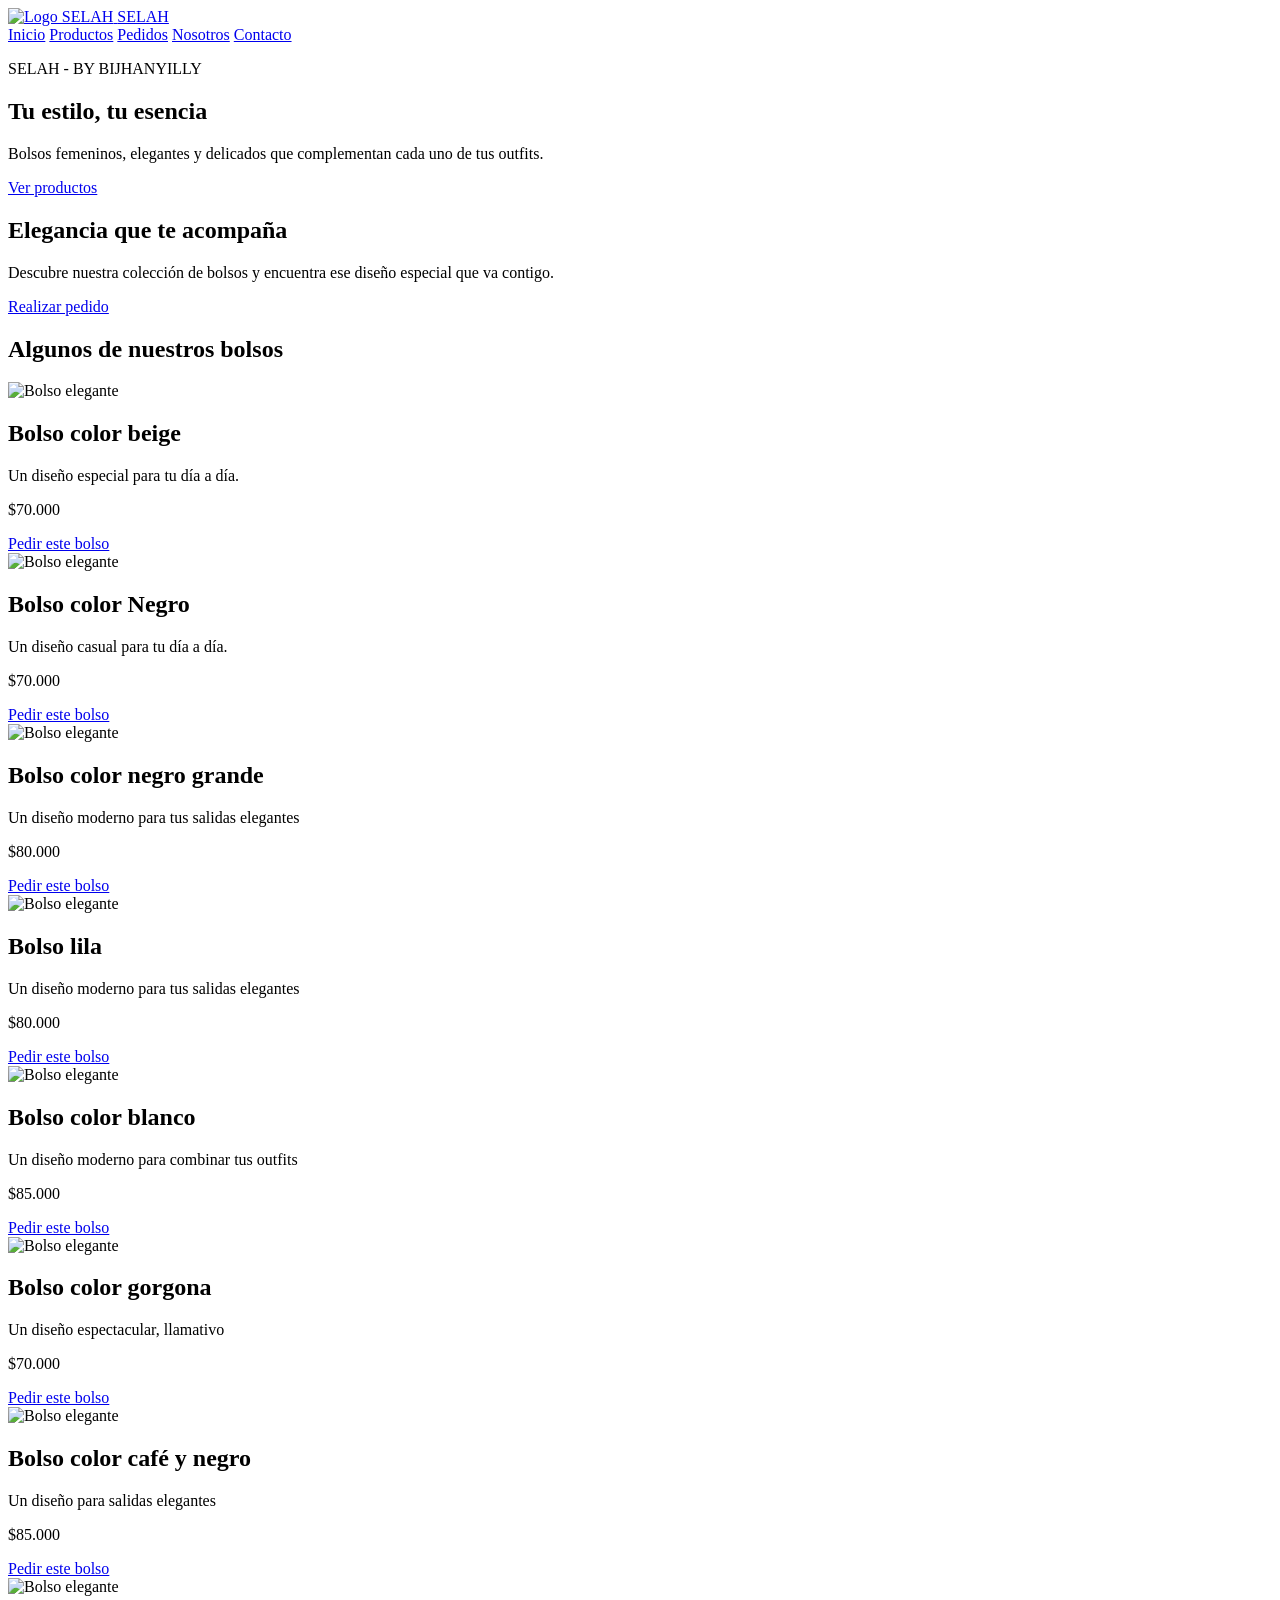
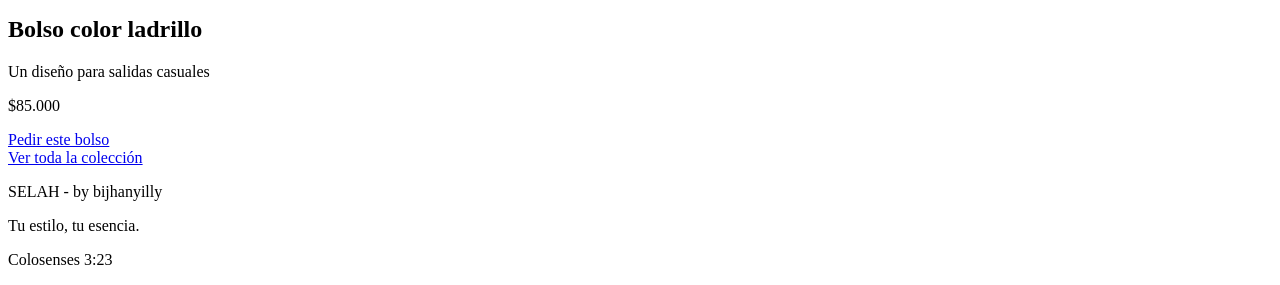
==== index.html @ a1b459ca "subi mi parte (index,producto)" ====
<!DOCTYPE html>
<html lang="es">
<head>
    <meta charset="UTF-8">
    <meta name="viewport" content="width=device-width, initial-scale=1.0">
    <title>SELAH | Inicio</title>
    <link rel="stylesheet" href="styles.css">
    <link rel="stylesheet" href="kit.css">
    <link rel="icon" href="img/logo.jpg">
</head>
<body>

<header>
    <a class="marca" href="index.html">
        <img src="img/logo.jpg" alt="Logo SELAH">
        <span>SELAH</span>
    </a>

    <nav>
        <a class="activo" href="index.html">Inicio</a>
        <a href="producto.html">Productos</a>
        <a href="pedido.html">Pedidos</a>
        <a href="nosotros.html">Nosotros</a>
        <a href="contacto.html">Contacto</a>
    </nav>
</header>

<main>
    <section class="portada">
        <div class="portada-texto">
            <p class="subtitulo">SELAH - BY BIJHANYILLY</p>
            <h1>Tu estilo, tu esencia</h1>
            <p>
                Bolsos femeninos, elegantes y delicados
                que complementan cada uno de tus outfits.
            </p>
            <a class="boton" href="producto.html">Ver productos</a>
        </div>
    </section>

    <section class="bienvenida">
        <h2>Elegancia que te acompaña</h2>
        <p>
            Descubre nuestra colección de bolsos y encuentra
            ese diseño especial que va contigo.
        </p>
        <a class="boton" href="pedido.html">Realizar pedido</a>
    </section>

    <section class="destacados">
        <h2>Algunos de nuestros bolsos</h2>

        <div class="productos">
            <article class="producto">
                <img src="img/beige.jpg" alt="Bolso elegante">
                <h2>Bolso color beige</h2>
                <p>Un diseño especial para tu día a día.</p>
                <p class="precio">$70.000</p>
                <a class="boton" href="pedido.html">Pedir este bolso</a>
            </article>

            <article class="producto">
                <img src="img/Negro.jpg" alt="Bolso elegante">
                <h2>Bolso color Negro</h2>
                <p>Un diseño casual para tu día a día.</p>
                <p class="precio">$70.000</p>
                <a class="boton" href="pedido.html">Pedir este bolso</a>
            </article>

            <article class="producto">
                <img src="img/NegroC.jpg" alt="Bolso elegante">
                <h2>Bolso color negro grande</h2>
                <p>Un diseño moderno para tus salidas elegantes</p>
                <p class="precio">$80.000</p>
                <a class="boton" href="pedido.html">Pedir este bolso</a>
            </article>

            <article class="producto">
                <img src="img/lila.jpg" alt="Bolso elegante">
                <h2>Bolso lila</h2>
                <p>Un diseño moderno para tus salidas elegantes</p>
                <p class="precio">$80.000</p>
                <a class="boton" href="pedido.html">Pedir este bolso</a>
            </article>

            <article class="producto">
                <img src="img/blanco.jpg" alt="Bolso elegante">
                <h2>Bolso color blanco</h2>
                <p>Un diseño moderno para combinar tus outfits</p>
                <p class="precio">$85.000</p>
                <a class="boton" href="pedido.html">Pedir este bolso</a>
            </article>

            <article class="producto">
                <img src="img/gorgona.jpg" alt="Bolso elegante">
                <h2>Bolso color gorgona</h2>
                <p>Un diseño espectacular, llamativo</p>
                <p class="precio">$70.000</p>
                <a class="boton" href="pedido.html">Pedir este bolso</a>
            </article>

            <article class="producto">
                <img src="img/cafe.jpg" alt="Bolso elegante">
                <h2>Bolso color café y negro</h2>
                <p>Un diseño para salidas elegantes</p>
                <p class="precio">$85.000</p>
                <a class="boton" href="pedido.html">Pedir este bolso</a>
            </article>

            <article class="producto">
                <img src="img/ladrillo.jpg" alt="Bolso elegante">
                <h2>Bolso color ladrillo</h2>
                <p>Un diseño para salidas casuales</p>
                <p class="precio">$85.000</p>
                <a class="boton" href="pedido.html">Pedir este bolso</a>
            </article>
        </div>

        <a class="boton" href="producto.html">Ver toda la colección</a>
    </section>
</main>

<footer>
    <p>SELAH - by bijhanyilly</p>
    <p>Tu estilo, tu esencia.</p>
    <p>Colosenses 3:23</p>
</footer>

</body>
</html>
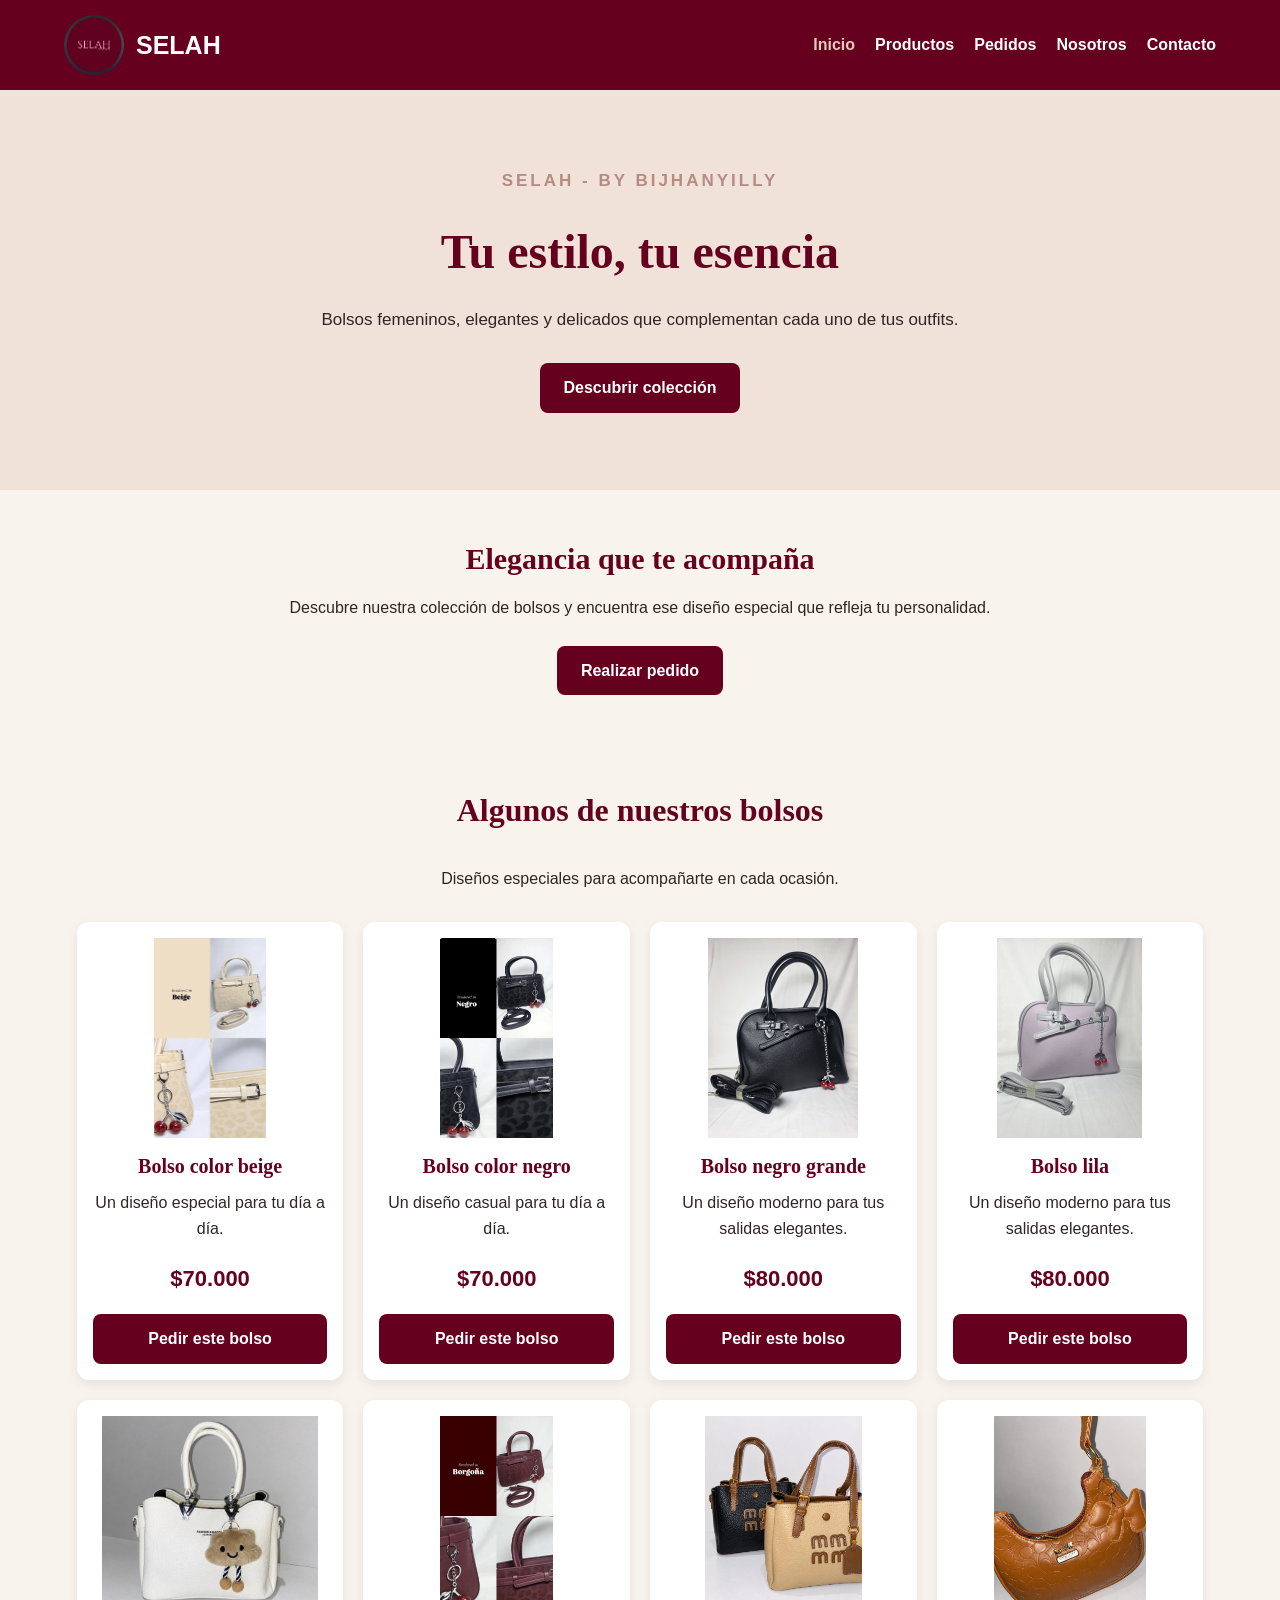
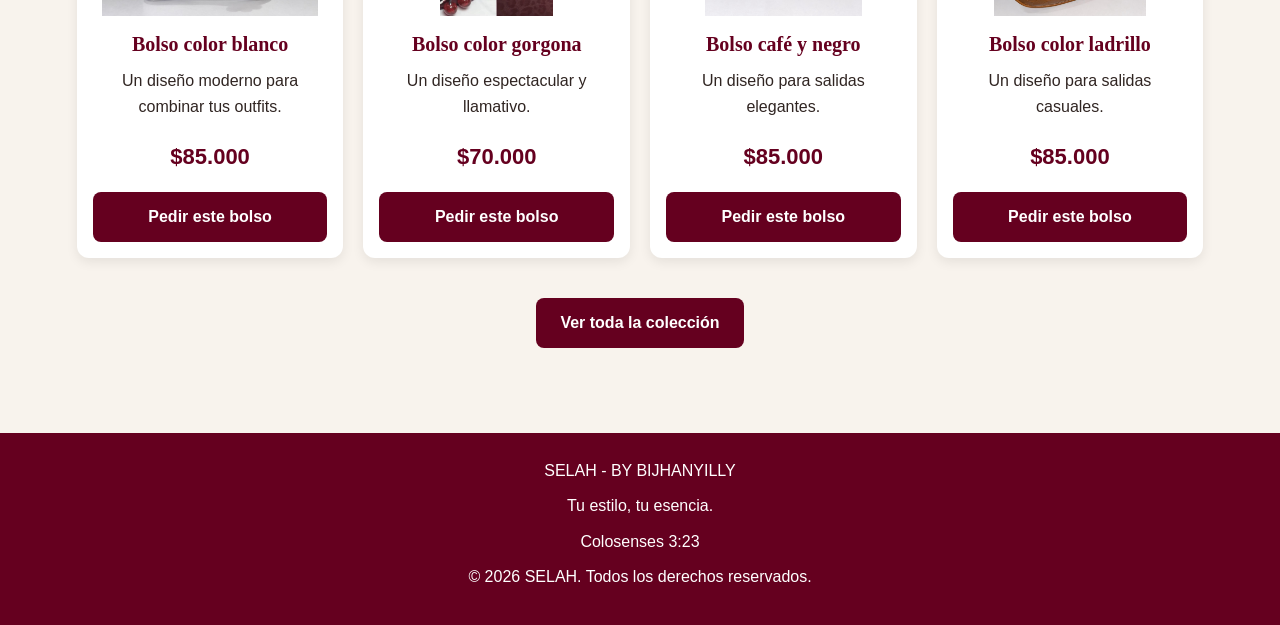
==== commit 9c4ac297: "Add files via upload" ====
--- a/index.html
+++ b/index.html
@@ -1,130 +1,176 @@
 <!DOCTYPE html>
 <html lang="es">
+
 <head>
     <meta charset="UTF-8">
     <meta name="viewport" content="width=device-width, initial-scale=1.0">
-    <title>SELAH | Inicio</title>
+
+    <meta name="description" content="SELAH, tienda virtual de bolsos femeninos, elegantes y modernos. Encuentra el bolso ideal para tu estilo.">
+
+    <title>SELAH | Tienda de bolsos</title>
+
     <link rel="stylesheet" href="styles.css">
     <link rel="stylesheet" href="kit.css">
     <link rel="icon" href="img/logo.jpg">
 </head>
+
 <body>
 
-<header>
-    <a class="marca" href="index.html">
-        <img src="img/logo.jpg" alt="Logo SELAH">
-        <span>SELAH</span>
-    </a>
+    <!-- ENCABEZADO -->
+    <header>
+        <a class="marca" href="index.html">
+            <img src="img/logo.jpg" alt="Logo de SELAH">
+            <span>SELAH</span>
+        </a>
 
-    <nav>
-        <a class="activo" href="index.html">Inicio</a>
-        <a href="producto.html">Productos</a>
-        <a href="pedido.html">Pedidos</a>
-        <a href="nosotros.html">Nosotros</a>
-        <a href="contacto.html">Contacto</a>
-    </nav>
-</header>
+        <nav aria-label="Menú principal">
+            <a class="activo" href="index.html">Inicio</a>
+            <a href="producto.html">Productos</a>
+            <a href="pedido.html">Pedidos</a>
+            <a href="nosotros.html">Nosotros</a>
+            <a href="contacto.html">Contacto</a>
+        </nav>
+    </header>
 
-<main>
-    <section class="portada">
-        <div class="portada-texto">
-            <p class="subtitulo">SELAH - BY BIJHANYILLY</p>
-            <h1>Tu estilo, tu esencia</h1>
+    <main>
+
+        <!-- PORTADA PRINCIPAL -->
+        <section class="portada" id="inicio">
+
+            <div class="portada-texto">
+
+                <p class="subtitulo">SELAH - BY BIJHANYILLY</p>
+
+                <h1>Tu estilo, tu esencia</h1>
+
+                <p>
+                    Bolsos femeninos, elegantes y delicados
+                    que complementan cada uno de tus outfits.
+                </p>
+
+                <a class="boton" href="producto.html">
+                    Descubrir colección
+                </a>
+
+            </div>
+
+        </section>
+
+        <!-- BIENVENIDA -->
+        <section class="bienvenida" id="bienvenida">
+
+            <h2>Elegancia que te acompaña</h2>
+
             <p>
-                Bolsos femeninos, elegantes y delicados
-                que complementan cada uno de tus outfits.
+                Descubre nuestra colección de bolsos y encuentra
+                ese diseño especial que refleja tu personalidad.
             </p>
-            <a class="boton" href="producto.html">Ver productos</a>
-        </div>
-    </section>
 
-    <section class="bienvenida">
-        <h2>Elegancia que te acompaña</h2>
-        <p>
-            Descubre nuestra colección de bolsos y encuentra
-            ese diseño especial que va contigo.
+            <a class="boton" href="pedido.html">
+                Realizar pedido
+            </a>
+
+        </section>
+
+        <!-- PRODUCTOS DESTACADOS -->
+        <section class="destacados" id="productos">
+
+            <h2>Algunos de nuestros bolsos</h2>
+
+            <p class="descripcion-seccion">
+                Diseños especiales para acompañarte en cada ocasión.
+            </p>
+
+            <div class="productos">
+
+                <article class="producto">
+                    <img src="img/beige.jpg" alt="Bolso elegante color beige">
+                    <h2>Bolso color beige</h2>
+                    <p>Un diseño especial para tu día a día.</p>
+                    <p class="precio">$70.000</p>
+                    <a class="boton" href="pedido.html">Pedir este bolso</a>
+                </article>
+
+                <article class="producto">
+                    <img src="img/Negro.jpg" alt="Bolso casual color negro">
+                    <h2>Bolso color negro</h2>
+                    <p>Un diseño casual para tu día a día.</p>
+                    <p class="precio">$70.000</p>
+                    <a class="boton" href="pedido.html">Pedir este bolso</a>
+                </article>
+
+                <article class="producto">
+                    <img src="img/NegroC.jpg" alt="Bolso negro grande">
+                    <h2>Bolso negro grande</h2>
+                    <p>Un diseño moderno para tus salidas elegantes.</p>
+                    <p class="precio">$80.000</p>
+                    <a class="boton" href="pedido.html">Pedir este bolso</a>
+                </article>
+
+                <article class="producto">
+                    <img src="img/lila.jpg" alt="Bolso color lila">
+                    <h2>Bolso lila</h2>
+                    <p>Un diseño moderno para tus salidas elegantes.</p>
+                    <p class="precio">$80.000</p>
+                    <a class="boton" href="pedido.html">Pedir este bolso</a>
+                </article>
+
+                <article class="producto">
+                    <img src="img/blanco.jpg" alt="Bolso color blanco">
+                    <h2>Bolso color blanco</h2>
+                    <p>Un diseño moderno para combinar tus outfits.</p>
+                    <p class="precio">$85.000</p>
+                    <a class="boton" href="pedido.html">Pedir este bolso</a>
+                </article>
+
+                <article class="producto">
+                    <img src="img/gorgona.jpg" alt="Bolso color gorgona">
+                    <h2>Bolso color gorgona</h2>
+                    <p>Un diseño espectacular y llamativo.</p>
+                    <p class="precio">$70.000</p>
+                    <a class="boton" href="pedido.html">Pedir este bolso</a>
+                </article>
+
+                <article class="producto">
+                    <img src="img/cafe.jpg" alt="Bolso color café y negro">
+                    <h2>Bolso café y negro</h2>
+                    <p>Un diseño para salidas elegantes.</p>
+                    <p class="precio">$85.000</p>
+                    <a class="boton" href="pedido.html">Pedir este bolso</a>
+                </article>
+
+                <article class="producto">
+                    <img src="img/ladrillo.jpg" alt="Bolso color ladrillo">
+                    <h2>Bolso color ladrillo</h2>
+                    <p>Un diseño para salidas casuales.</p>
+                    <p class="precio">$85.000</p>
+                    <a class="boton" href="pedido.html">Pedir este bolso</a>
+                </article>
+
+            </div>
+
+            <a class="boton" href="producto.html">
+                Ver toda la colección
+            </a>
+
+        </section>
+
+    </main>
+
+    <!-- PIE DE PÁGINA -->
+    <footer>
+
+        <p>SELAH - BY BIJHANYILLY</p>
+
+        <p>Tu estilo, tu esencia.</p>
+
+        <p>Colosenses 3:23</p>
+
+        <p class="copyright">
+            © 2026 SELAH. Todos los derechos reservados.
         </p>
-        <a class="boton" href="pedido.html">Realizar pedido</a>
-    </section>
 
-    <section class="destacados">
-        <h2>Algunos de nuestros bolsos</h2>
-
-        <div class="productos">
-            <article class="producto">
-                <img src="img/beige.jpg" alt="Bolso elegante">
-                <h2>Bolso color beige</h2>
-                <p>Un diseño especial para tu día a día.</p>
-                <p class="precio">$70.000</p>
-                <a class="boton" href="pedido.html">Pedir este bolso</a>
-            </article>
-
-            <article class="producto">
-                <img src="img/Negro.jpg" alt="Bolso elegante">
-                <h2>Bolso color Negro</h2>
-                <p>Un diseño casual para tu día a día.</p>
-                <p class="precio">$70.000</p>
-                <a class="boton" href="pedido.html">Pedir este bolso</a>
-            </article>
-
-            <article class="producto">
-                <img src="img/NegroC.jpg" alt="Bolso elegante">
-                <h2>Bolso color negro grande</h2>
-                <p>Un diseño moderno para tus salidas elegantes</p>
-                <p class="precio">$80.000</p>
-                <a class="boton" href="pedido.html">Pedir este bolso</a>
-            </article>
-
-            <article class="producto">
-                <img src="img/lila.jpg" alt="Bolso elegante">
-                <h2>Bolso lila</h2>
-                <p>Un diseño moderno para tus salidas elegantes</p>
-                <p class="precio">$80.000</p>
-                <a class="boton" href="pedido.html">Pedir este bolso</a>
-            </article>
-
-            <article class="producto">
-                <img src="img/blanco.jpg" alt="Bolso elegante">
-                <h2>Bolso color blanco</h2>
-                <p>Un diseño moderno para combinar tus outfits</p>
-                <p class="precio">$85.000</p>
-                <a class="boton" href="pedido.html">Pedir este bolso</a>
-            </article>
-
-            <article class="producto">
-                <img src="img/gorgona.jpg" alt="Bolso elegante">
-                <h2>Bolso color gorgona</h2>
-                <p>Un diseño espectacular, llamativo</p>
-                <p class="precio">$70.000</p>
-                <a class="boton" href="pedido.html">Pedir este bolso</a>
-            </article>
-
-            <article class="producto">
-                <img src="img/cafe.jpg" alt="Bolso elegante">
-                <h2>Bolso color café y negro</h2>
-                <p>Un diseño para salidas elegantes</p>
-                <p class="precio">$85.000</p>
-                <a class="boton" href="pedido.html">Pedir este bolso</a>
-            </article>
-
-            <article class="producto">
-                <img src="img/ladrillo.jpg" alt="Bolso elegante">
-                <h2>Bolso color ladrillo</h2>
-                <p>Un diseño para salidas casuales</p>
-                <p class="precio">$85.000</p>
-                <a class="boton" href="pedido.html">Pedir este bolso</a>
-            </article>
-        </div>
-
-        <a class="boton" href="producto.html">Ver toda la colección</a>
-    </section>
-</main>
-
-<footer>
-    <p>SELAH - by bijhanyilly</p>
-    <p>Tu estilo, tu esencia.</p>
-    <p>Colosenses 3:23</p>
-</footer>
+    </footer>
 
 </body>
 </html>
--- a/styles.css
+++ b/styles.css
@@ -0,0 +1,252 @@
+/* ESTILOS GENERALES */
+
+* {
+    margin: 0;
+    padding: 0;
+    box-sizing: border-box;
+}
+
+body {
+    font-family: Arial, sans-serif;
+    background-color: #F8F3ED;
+    color: #302522;
+    line-height: 1.6;
+}
+
+/* ENCABEZADO */
+
+header {
+    background-color: #65001F;
+    color: white;
+    padding: 15px 5%;
+    display: flex;
+    justify-content: space-between;
+    align-items: center;
+    flex-wrap: wrap;
+    gap: 15px;
+}
+
+.marca {
+    display: flex;
+    align-items: center;
+    gap: 12px;
+    text-decoration: none;
+    color: white;
+    font-size: 25px;
+    font-weight: bold;
+}
+
+.marca img {
+    width: 60px;
+    height: 60px;
+    object-fit: cover;
+    border-radius: 50%;
+}
+
+/* MENÚ */
+
+nav {
+    display: flex;
+    gap: 20px;
+    flex-wrap: wrap;
+}
+
+nav a {
+    color: white;
+    text-decoration: none;
+    font-weight: bold;
+    transition: 0.3s;
+}
+
+nav a:hover,
+nav a.activo {
+    color: #E6C9B8;
+}
+
+/* PORTADA */
+
+.portada {
+    min-height: 400px;
+    display: flex;
+    justify-content: center;
+    align-items: center;
+    padding: 60px 8%;
+    background-color: #F0E2D8;
+}
+
+.portada-texto {
+    max-width: 750px;
+    text-align: center;
+}
+
+.subtitulo {
+    color: #B58B83;
+    font-weight: bold;
+    letter-spacing: 3px;
+}
+
+.portada h1 {
+    color: #65001F;
+    font-family: Georgia, serif;
+    font-size: 48px;
+    margin: 15px 0;
+}
+
+.portada-texto p {
+    margin-bottom: 20px;
+    font-size: 17px;
+}
+
+/* BOTONES */
+
+.boton {
+    display: inline-block;
+    background-color: #65001F;
+    color: white;
+    padding: 12px 22px;
+    border-radius: 8px;
+    text-decoration: none;
+    font-weight: bold;
+    border: none;
+    cursor: pointer;
+    transition: 0.3s;
+    margin-top: 10px;
+}
+
+.boton:hover {
+    background-color: #B58B83;
+    transform: translateY(-2px);
+}
+
+/* BIENVENIDA */
+
+.bienvenida {
+    text-align: center;
+    padding: 45px 20px;
+}
+
+.bienvenida h2 {
+    color: #65001F;
+    font-family: Georgia, serif;
+    font-size: 30px;
+    margin-bottom: 12px;
+}
+
+.bienvenida p {
+    margin-bottom: 15px;
+}
+
+/* PRODUCTOS */
+
+.destacados {
+    padding: 45px 6%;
+    text-align: center;
+}
+
+.destacados > h2 {
+    color: #65001F;
+    font-family: Georgia, serif;
+    font-size: 32px;
+    margin-bottom: 30px;
+}
+
+.productos {
+    display: grid;
+    grid-template-columns: repeat(4, 1fr);
+    gap: 20px;
+    width: 100%;
+    margin: 30px auto;
+}
+
+.producto {
+    background-color: white;
+    padding: 16px;
+    border-radius: 12px;
+    box-shadow: 0 4px 12px rgba(0, 0, 0, 0.08);
+    text-align: center;
+    display: flex;
+    flex-direction: column;
+    justify-content: space-between;
+    transition: 0.3s;
+}
+
+.producto:hover {
+    transform: translateY(-5px);
+}
+
+.producto img {
+    width: 100%;
+    height: 200px;
+    object-fit: contain;
+    border-radius: 8px;
+    margin-bottom: 12px;
+}
+
+.producto h2,
+.producto h3 {
+    color: #65001F;
+    font-size: 20px;
+    margin-bottom: 8px;
+}
+
+.producto p {
+    margin-bottom: 8px;
+}
+
+/* PRECIOS */
+
+.precio {
+    color: #65001F;
+    font-size: 22px;
+    font-weight: bold;
+    margin: 12px 0;
+}
+
+/* PIE DE PÁGINA */
+
+footer {
+    background-color: #65001F;
+    color: white;
+    text-align: center;
+    padding: 25px;
+    margin-top: 40px;
+}
+
+/* TABLET */
+
+@media (max-width: 900px) {
+    .productos {
+        grid-template-columns: repeat(2, 1fr);
+        gap: 15px;
+    }
+}
+
+/* CELULAR */
+
+@media (max-width: 700px) {
+    header {
+        flex-direction: column;
+        text-align: center;
+    }
+
+    nav {
+        justify-content: center;
+        gap: 12px;
+    }
+
+    .portada {
+        padding: 45px 20px;
+    }
+
+    .portada h1 {
+        font-size: 35px;
+    }
+
+    .producto {
+        padding: 12px;
+    }
+
+    .producto img {
+        height: 160px;
+    }
+}
--- a/kit.css
+++ b/kit.css
@@ -0,0 +1,167 @@
+/* =================================
+   KIT CSS - SELAH
+   BY BIJHANYILLY
+================================= */
+
+/* COLORES PRINCIPALES */
+
+:root {
+    --vinotinto: #65001F;
+    --rosa-antiguo: #B58B83;
+    --beige: #F8F3ED;
+    --beige-oscuro: #F0E2D8;
+    --cafe: #302522;
+    --blanco: #FFFFFF;
+}
+
+/* CONFIGURACIÓN GENERAL */
+
+* {
+    margin: 0;
+    padding: 0;
+    box-sizing: border-box;
+}
+
+html {
+    scroll-behavior: smooth;
+}
+
+body {
+    font-family: Arial, sans-serif;
+    background: var(--beige);
+    color: var(--cafe);
+    line-height: 1.6;
+}
+
+/* CONTENEDORES */
+
+.contenedor {
+    width: 90%;
+    max-width: 1200px;
+    margin: auto;
+}
+
+.seccion {
+    padding: 50px 20px;
+}
+
+.texto-centro {
+    text-align: center;
+}
+
+/* ENCABEZADOS */
+
+h1, h2, h3 {
+    color: var(--vinotinto);
+    font-family: Georgia, serif;
+}
+
+h1 {
+    font-size: 40px;
+}
+
+h2 {
+    font-size: 30px;
+}
+
+p {
+    margin-bottom: 10px;
+}
+
+/* BOTONES */
+
+.boton {
+    display: inline-block;
+    padding: 12px 24px;
+    background: var(--vinotinto);
+    color: var(--blanco);
+    text-decoration: none;
+    border-radius: 8px;
+    border: none;
+    cursor: pointer;
+    transition: 0.3s;
+}
+
+.boton:hover {
+    background: var(--rosa-antiguo);
+}
+
+/* IMÁGENES */
+
+img {
+    max-width: 100%;
+    display: block;
+}
+
+/* TARJETAS */
+
+.tarjeta {
+    background: var(--blanco);
+    padding: 20px;
+    border-radius: 12px;
+    box-shadow: 0 4px 12px rgba(0, 0, 0, 0.08);
+}
+
+/* CUADRÍCULA */
+
+.grid {
+    display: grid;
+    grid-template-columns: repeat(auto-fit, minmax(220px, 1fr));
+    gap: 25px;
+}
+
+/* FORMULARIOS */
+
+input,
+select,
+textarea {
+    width: 100%;
+    padding: 12px;
+    border: 1px solid var(--rosa-antiguo);
+    border-radius: 7px;
+    font-family: Arial, sans-serif;
+}
+
+input:focus,
+select:focus,
+textarea:focus {
+    outline: 2px solid var(--rosa-antiguo);
+}
+
+/* PRECIOS */
+
+.precio {
+    color: var(--vinotinto);
+    font-size: 22px;
+    font-weight: bold;
+}
+
+/* PIE DE PÁGINA */
+
+footer {
+    background: var(--vinotinto);
+    color: var(--blanco);
+    text-align: center;
+    padding: 25px;
+}
+
+/* ADAPTACIÓN A CELULARES */
+
+@media (max-width: 700px) {
+    h1 {
+        font-size: 32px;
+    }
+
+    h2 {
+        font-size: 25px;
+    }
+
+    .contenedor {
+        width: 94%;
+    }
+
+    .grid {
+        grid-template-columns: repeat(2, 1fr);
+        gap: 12px;
+    }
+}
